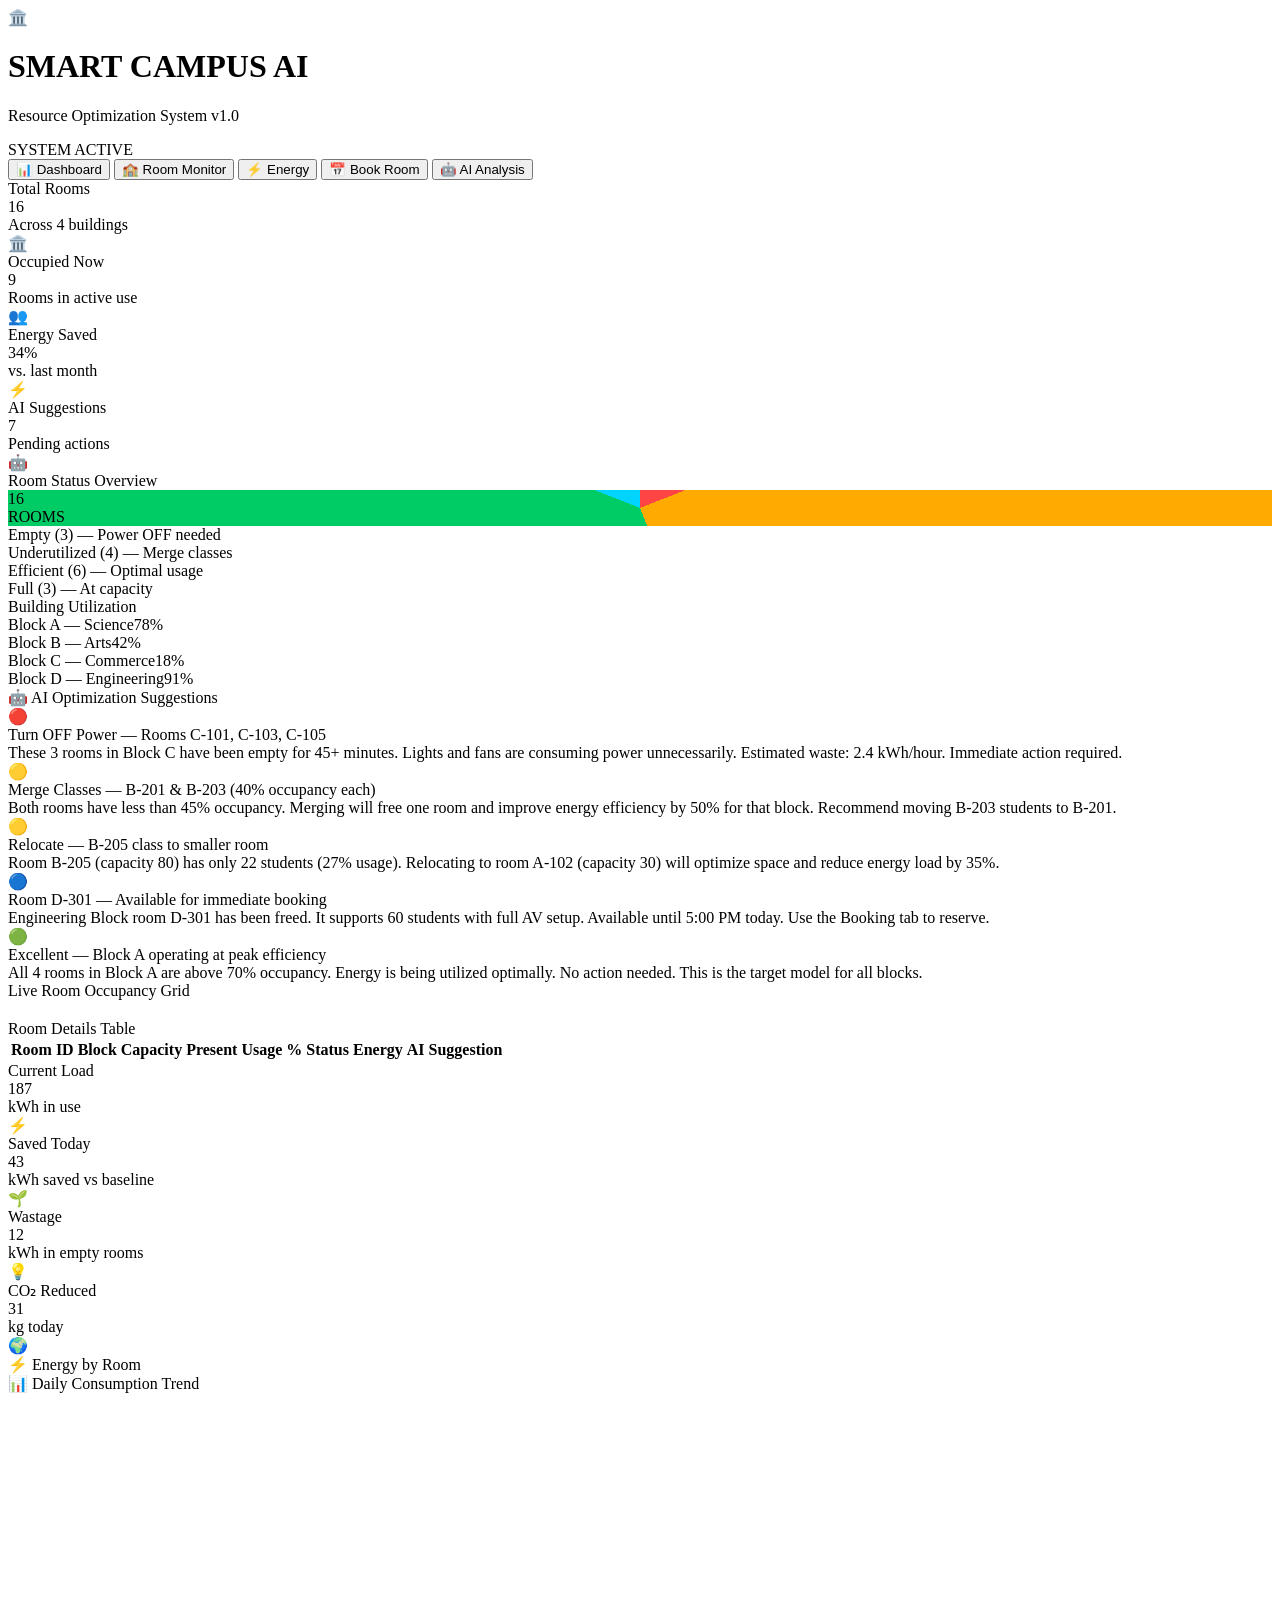
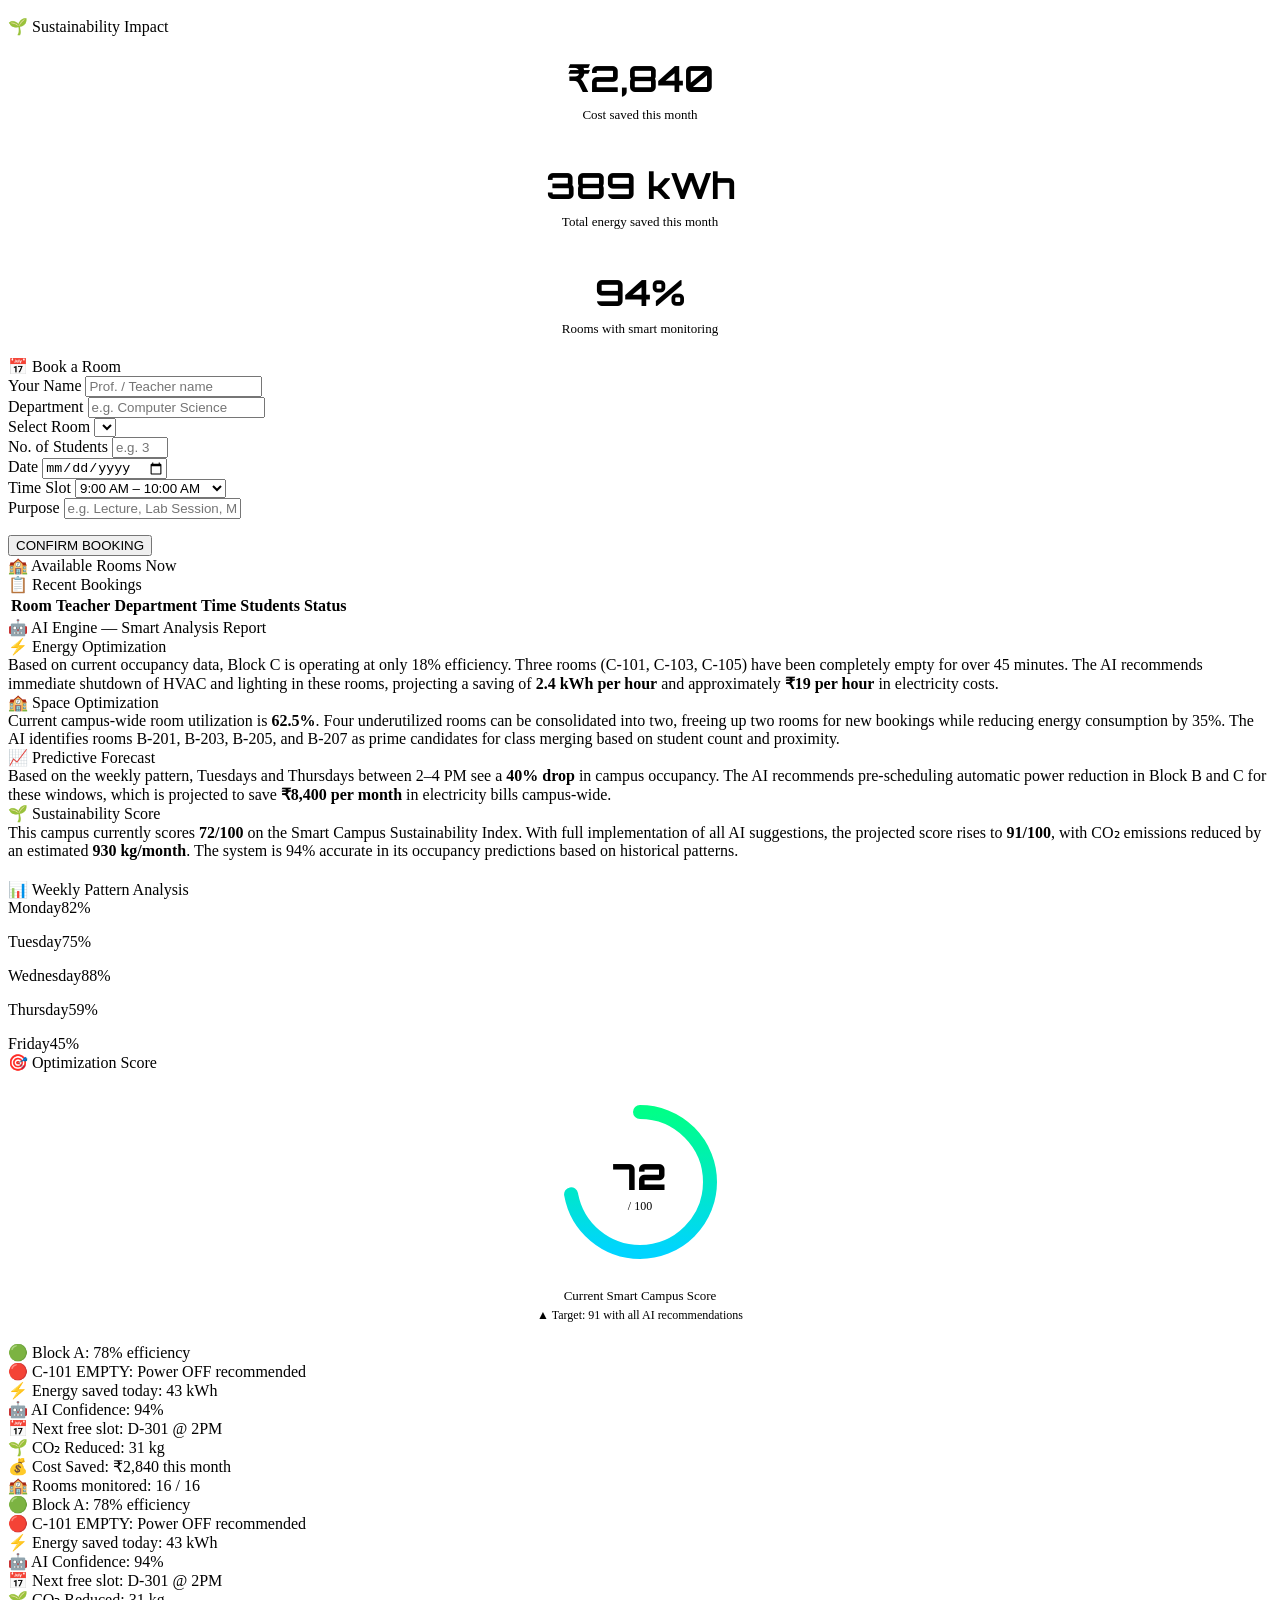
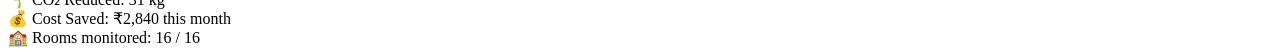
==== index.html @ cbade83d "new update" ====
<!DOCTYPE html>
<html lang="en">
<head>
<meta charset="UTF-8">
<meta name="viewport" content="width=device-width, initial-scale=1.0">
<title>Smart Campus Resource Optimization System</title>
<link href="https://fonts.googleapis.com/css2?family=Orbitron:wght@400;700;900&family=Rajdhani:wght@300;400;600;700&display=swap" rel="stylesheet">
<link rel="stylesheet" href="style.css">
</head>
<body>

<header>
  <div class="logo">
    <div class="logo-icon">🏛️</div>
    <div class="logo-text">
      <h1>SMART CAMPUS AI</h1>
      <p>Resource Optimization System v1.0</p>
    </div>
  </div>
  <div class="header-right">
    <div class="live-badge"><div class="live-dot"></div> SYSTEM ACTIVE</div>
    <div class="timestamp" id="clock"></div>
  </div>
</header>

<nav>
  <button class="tab active" onclick="showTab('dashboard')">📊 Dashboard</button>
  <button class="tab" onclick="showTab('rooms')">🏫 Room Monitor</button>
  <button class="tab" onclick="showTab('energy')">⚡ Energy</button>
  <button class="tab" onclick="showTab('booking')">📅 Book Room</button>
  <button class="tab" onclick="showTab('ai')">🤖 AI Analysis</button>
</nav>

<main>

  <!-- ══════════════════════════════════ DASHBOARD ══ -->
  <div class="section active" id="tab-dashboard">

    <div class="stats-row">
      <div class="stat-card blue">
        <div class="stat-label">Total Rooms</div>
        <div class="stat-value">16</div>
        <div class="stat-sub">Across 4 buildings</div>
        <div class="stat-icon">🏛️</div>
      </div>
      <div class="stat-card green">
        <div class="stat-label">Occupied Now</div>
        <div class="stat-value" id="occupied-count">9</div>
        <div class="stat-sub">Rooms in active use</div>
        <div class="stat-icon">👥</div>
      </div>
      <div class="stat-card orange">
        <div class="stat-label">Energy Saved</div>
        <div class="stat-value">34%</div>
        <div class="stat-sub">vs. last month</div>
        <div class="stat-icon">⚡</div>
      </div>
      <div class="stat-card gold">
        <div class="stat-label">AI Suggestions</div>
        <div class="stat-value">7</div>
        <div class="stat-sub">Pending actions</div>
        <div class="stat-icon">🤖</div>
      </div>
    </div>

    <div class="grid-2">
      <div class="card">
        <div class="card-title">Room Status Overview</div>
        <div class="donut-wrap">
          <div class="donut" style="background: conic-gradient(#ff4444 0% 19%, #ffaa00 19% 44%, #00cc66 44% 81%, #00d4ff 81% 100%);">
            <div class="donut-inner">
              <div class="donut-val">16</div>
              <div class="donut-sub">ROOMS</div>
            </div>
          </div>
          <div>
            <div class="legend-item"><div class="legend-dot" style="background:#ff4444"></div> Empty (3) — Power OFF needed</div>
            <div class="legend-item"><div class="legend-dot" style="background:#ffaa00"></div> Underutilized (4) — Merge classes</div>
            <div class="legend-item"><div class="legend-dot" style="background:#00cc66"></div> Efficient (6) — Optimal usage</div>
            <div class="legend-item"><div class="legend-dot" style="background:#00d4ff"></div> Full (3) — At capacity</div>
          </div>
        </div>
      </div>

      <div class="card">
        <div class="card-title">Building Utilization</div>
        <div class="prog-wrap">
          <div class="prog-label"><span>Block A — Science</span><span style="color:var(--good)">78%</span></div>
          <div class="prog-bar"><div class="prog-fill green" style="width:78%"></div></div>
        </div>
        <div class="prog-wrap">
          <div class="prog-label"><span>Block B — Arts</span><span style="color:var(--warn)">42%</span></div>
          <div class="prog-bar"><div class="prog-fill orange" style="width:42%"></div></div>
        </div>
        <div class="prog-wrap">
          <div class="prog-label"><span>Block C — Commerce</span><span style="color:var(--danger)">18%</span></div>
          <div class="prog-bar"><div class="prog-fill red" style="width:18%"></div></div>
        </div>
        <div class="prog-wrap">
          <div class="prog-label"><span>Block D — Engineering</span><span style="color:var(--accent)">91%</span></div>
          <div class="prog-bar"><div class="prog-fill blue" style="width:91%"></div></div>
        </div>
      </div>
    </div>

    <div class="card">
      <div class="card-title">🤖 AI Optimization Suggestions</div>
      <div class="suggestion danger">
        <div class="sug-icon">🔴</div>
        <div>
          <div class="sug-title">Turn OFF Power — Rooms C-101, C-103, C-105</div>
          <div class="sug-desc">These 3 rooms in Block C have been empty for 45+ minutes. Lights and fans are consuming power unnecessarily. Estimated waste: 2.4 kWh/hour. Immediate action required.</div>
        </div>
      </div>
      <div class="suggestion warn">
        <div class="sug-icon">🟡</div>
        <div>
          <div class="sug-title">Merge Classes — B-201 & B-203 (40% occupancy each)</div>
          <div class="sug-desc">Both rooms have less than 45% occupancy. Merging will free one room and improve energy efficiency by 50% for that block. Recommend moving B-203 students to B-201.</div>
        </div>
      </div>
      <div class="suggestion warn">
        <div class="sug-icon">🟡</div>
        <div>
          <div class="sug-title">Relocate — B-205 class to smaller room</div>
          <div class="sug-desc">Room B-205 (capacity 80) has only 22 students (27% usage). Relocating to room A-102 (capacity 30) will optimize space and reduce energy load by 35%.</div>
        </div>
      </div>
      <div class="suggestion info">
        <div class="sug-icon">🔵</div>
        <div>
          <div class="sug-title">Room D-301 — Available for immediate booking</div>
          <div class="sug-desc">Engineering Block room D-301 has been freed. It supports 60 students with full AV setup. Available until 5:00 PM today. Use the Booking tab to reserve.</div>
        </div>
      </div>
      <div class="suggestion success">
        <div class="sug-icon">🟢</div>
        <div>
          <div class="sug-title">Excellent — Block A operating at peak efficiency</div>
          <div class="sug-desc">All 4 rooms in Block A are above 70% occupancy. Energy is being utilized optimally. No action needed. This is the target model for all blocks.</div>
        </div>
      </div>
    </div>
  </div>

  <!-- ═══════════════════════════════════════ ROOM MONITOR ═══ -->
  <div class="section" id="tab-rooms">
    <div class="card" style="margin-bottom:20px;">
      <div class="card-title">Live Room Occupancy Grid</div>
      <div class="room-grid" id="room-grid"></div>
    </div>
    <div class="card">
      <div class="card-title">Room Details Table</div>
      <table class="room-table">
        <thead>
          <tr>
            <th>Room ID</th>
            <th>Block</th>
            <th>Capacity</th>
            <th>Present</th>
            <th>Usage %</th>
            <th>Status</th>
            <th>Energy</th>
            <th>AI Suggestion</th>
          </tr>
        </thead>
        <tbody id="room-table-body"></tbody>
      </table>
    </div>
  </div>

  <!-- ═══════════════════════════════════════ ENERGY ═══ -->
  <div class="section" id="tab-energy">
    <div class="stats-row">
      <div class="stat-card orange">
        <div class="stat-label">Current Load</div>
        <div class="stat-value">187</div>
        <div class="stat-sub">kWh in use</div>
        <div class="stat-icon">⚡</div>
      </div>
      <div class="stat-card green">
        <div class="stat-label">Saved Today</div>
        <div class="stat-value">43</div>
        <div class="stat-sub">kWh saved vs baseline</div>
        <div class="stat-icon">🌱</div>
      </div>
      <div class="stat-card blue">
        <div class="stat-label">Wastage</div>
        <div class="stat-value">12</div>
        <div class="stat-sub">kWh in empty rooms</div>
        <div class="stat-icon">💡</div>
      </div>
      <div class="stat-card gold">
        <div class="stat-label">CO₂ Reduced</div>
        <div class="stat-value">31</div>
        <div class="stat-sub">kg today</div>
        <div class="stat-icon">🌍</div>
      </div>
    </div>

    <div class="grid-2">
      <div class="card">
        <div class="card-title">⚡ Energy by Room</div>
        <div id="energy-bars"></div>
      </div>
      <div class="card">
        <div class="card-title">📊 Daily Consumption Trend</div>
        <canvas id="trendChart" width="400" height="220"></canvas>
      </div>
    </div>

    <div class="card">
      <div class="card-title">🌱 Sustainability Impact</div>
      <div class="grid-3" style="margin-bottom:0;">
        <div style="text-align:center; padding:20px;">
          <div style="font-family:'Orbitron',monospace; font-size:36px; color:var(--accent2); font-weight:700;">₹2,840</div>
          <div style="color:var(--muted); font-size:13px; margin-top:6px;">Cost saved this month</div>
        </div>
        <div style="text-align:center; padding:20px;">
          <div style="font-family:'Orbitron',monospace; font-size:36px; color:var(--accent); font-weight:700;">389 kWh</div>
          <div style="color:var(--muted); font-size:13px; margin-top:6px;">Total energy saved this month</div>
        </div>
        <div style="text-align:center; padding:20px;">
          <div style="font-family:'Orbitron',monospace; font-size:36px; color:var(--accent3); font-weight:700;">94%</div>
          <div style="color:var(--muted); font-size:13px; margin-top:6px;">Rooms with smart monitoring</div>
        </div>
      </div>
    </div>
  </div>

  <!-- ═══════════════════════════════════════ BOOKING ═══ -->
  <div class="section" id="tab-booking">
    <div class="grid-2">
      <div class="card">
        <div class="card-title">📅 Book a Room</div>
        <div class="form-row">
          <div class="form-group">
            <label>Your Name</label>
            <input type="text" id="teacher-name" placeholder="Prof. / Teacher name">
          </div>
          <div class="form-group">
            <label>Department</label>
            <input type="text" id="department" placeholder="e.g. Computer Science">
          </div>
        </div>
        <div class="form-row">
          <div class="form-group">
            <label>Select Room</label>
            <select id="room-select"></select>
          </div>
          <div class="form-group">
            <label>No. of Students</label>
            <input type="number" id="student-count" placeholder="e.g. 35" min="1" max="120">
          </div>
        </div>
        <div class="form-row">
          <div class="form-group">
            <label>Date</label>
            <input type="date" id="book-date">
          </div>
          <div class="form-group">
            <label>Time Slot</label>
            <select id="time-slot">
              <option>9:00 AM – 10:00 AM</option>
              <option>10:00 AM – 11:00 AM</option>
              <option>11:00 AM – 12:00 PM</option>
              <option>12:00 PM – 1:00 PM</option>
              <option>2:00 PM – 3:00 PM</option>
              <option>3:00 PM – 4:00 PM</option>
              <option>4:00 PM – 5:00 PM</option>
            </select>
          </div>
        </div>
        <div class="form-group" style="margin-bottom:16px;">
          <label>Purpose</label>
          <input type="text" id="purpose" placeholder="e.g. Lecture, Lab Session, Meeting...">
        </div>
        <button class="btn btn-primary" onclick="bookRoom()">CONFIRM BOOKING</button>
        <div id="booking-result"></div>
      </div>

      <div class="card">
        <div class="card-title">🏫 Available Rooms Now</div>
        <div id="available-rooms-list"></div>
      </div>
    </div>

    <div class="card">
      <div class="card-title">📋 Recent Bookings</div>
      <table class="room-table">
        <thead>
          <tr><th>Room</th><th>Teacher</th><th>Department</th><th>Time</th><th>Students</th><th>Status</th></tr>
        </thead>
        <tbody id="bookings-table"></tbody>
      </table>
    </div>
  </div>

  <!-- ═══════════════════════════════════════ AI ANALYSIS ═══ -->
  <div class="section" id="tab-ai">
    <div class="card" style="margin-bottom:20px;">
      <div class="card-title">🤖 AI Engine — Smart Analysis Report</div>
      <div class="ai-insight">
        <div class="ai-tag">⚡ Energy Optimization</div>
        <div class="ai-text">Based on current occupancy data, Block C is operating at only 18% efficiency. Three rooms (C-101, C-103, C-105) have been completely empty for over 45 minutes. The AI recommends immediate shutdown of HVAC and lighting in these rooms, projecting a saving of <strong style="color:var(--accent2)">2.4 kWh per hour</strong> and approximately <strong style="color:var(--accent2)">₹19 per hour</strong> in electricity costs.</div>
      </div>
      <div class="ai-insight">
        <div class="ai-tag">🏫 Space Optimization</div>
        <div class="ai-text">Current campus-wide room utilization is <strong style="color:var(--accent)">62.5%</strong>. Four underutilized rooms can be consolidated into two, freeing up two rooms for new bookings while reducing energy consumption by 35%. The AI identifies rooms B-201, B-203, B-205, and B-207 as prime candidates for class merging based on student count and proximity.</div>
      </div>
      <div class="ai-insight">
        <div class="ai-tag">📈 Predictive Forecast</div>
        <div class="ai-text">Based on the weekly pattern, Tuesdays and Thursdays between 2–4 PM see a <strong style="color:var(--accent4)">40% drop</strong> in campus occupancy. The AI recommends pre-scheduling automatic power reduction in Block B and C for these windows, which is projected to save <strong style="color:var(--accent2)">₹8,400 per month</strong> in electricity bills campus-wide.</div>
      </div>
      <div class="ai-insight">
        <div class="ai-tag">🌱 Sustainability Score</div>
        <div class="ai-text">This campus currently scores <strong style="color:var(--accent2)">72/100</strong> on the Smart Campus Sustainability Index. With full implementation of all AI suggestions, the projected score rises to <strong style="color:var(--accent2)">91/100</strong>, with CO₂ emissions reduced by an estimated <strong style="color:var(--accent2)">930 kg/month</strong>. The system is 94% accurate in its occupancy predictions based on historical patterns.</div>
      </div>
    </div>

    <div class="grid-2">
      <div class="card">
        <div class="card-title">📊 Weekly Pattern Analysis</div>
        <div class="prog-wrap" style="margin-bottom:16px;">
          <div class="prog-label"><span>Monday</span><span style="color:var(--good)">82%</span></div>
          <div class="prog-bar"><div class="prog-fill green" style="width:82%"></div></div>
        </div>
        <div class="prog-wrap" style="margin-bottom:16px;">
          <div class="prog-label"><span>Tuesday</span><span style="color:var(--accent)">75%</span></div>
          <div class="prog-bar"><div class="prog-fill blue" style="width:75%"></div></div>
        </div>
        <div class="prog-wrap" style="margin-bottom:16px;">
          <div class="prog-label"><span>Wednesday</span><span style="color:var(--good)">88%</span></div>
          <div class="prog-bar"><div class="prog-fill green" style="width:88%"></div></div>
        </div>
        <div class="prog-wrap" style="margin-bottom:16px;">
          <div class="prog-label"><span>Thursday</span><span style="color:var(--warn)">59%</span></div>
          <div class="prog-bar"><div class="prog-fill orange" style="width:59%"></div></div>
        </div>
        <div class="prog-wrap">
          <div class="prog-label"><span>Friday</span><span style="color:var(--warn)">45%</span></div>
          <div class="prog-bar"><div class="prog-fill orange" style="width:45%"></div></div>
        </div>
      </div>

      <div class="card">
        <div class="card-title">🎯 Optimization Score</div>
        <div style="text-align:center; padding:20px 0;">
          <div style="position:relative; display:inline-block;">
            <svg width="180" height="180" viewBox="0 0 180 180">
              <circle cx="90" cy="90" r="70" fill="none" stroke="var(--border)" stroke-width="14"/>
              <circle cx="90" cy="90" r="70" fill="none" stroke="url(#scoreGrad)" stroke-width="14"
                stroke-dasharray="440" stroke-dashoffset="123" stroke-linecap="round"
                transform="rotate(-90 90 90)"/>
              <defs>
                <linearGradient id="scoreGrad" x1="0%" y1="0%" x2="100%">
                  <stop offset="0%" stop-color="#00d4ff"/>
                  <stop offset="100%" stop-color="#00ff88"/>
                </linearGradient>
              </defs>
            </svg>
            <div style="position:absolute; top:50%; left:50%; transform:translate(-50%,-50%); text-align:center;">
              <div style="font-family:'Orbitron',monospace; font-size:36px; font-weight:900; color:var(--accent);">72</div>
              <div style="font-size:12px; color:var(--muted);">/ 100</div>
            </div>
          </div>
          <div style="margin-top:12px; color:var(--muted); font-size:13px;">Current Smart Campus Score</div>
          <div style="margin-top:4px; font-size:12px; color:var(--accent2);">▲ Target: 91 with all AI recommendations</div>
        </div>
      </div>
    </div>
  </div>

</main>

<div class="spacer"></div>

<!-- ═══════════════════════════════════════ TICKER ═══ -->
<div class="ticker-wrap">
  <div class="ticker-inner">
    <div class="ticker-item">🟢 Block A: <span>78% efficiency</span></div>
    <div class="ticker-item">🔴 C-101 EMPTY: <span>Power OFF recommended</span></div>
    <div class="ticker-item">⚡ Energy saved today: <span>43 kWh</span></div>
    <div class="ticker-item">🤖 AI Confidence: <span>94%</span></div>
    <div class="ticker-item">📅 Next free slot: <span>D-301 @ 2PM</span></div>
    <div class="ticker-item">🌱 CO₂ Reduced: <span>31 kg</span></div>
    <div class="ticker-item">💰 Cost Saved: <span>₹2,840 this month</span></div>
    <div class="ticker-item">🏫 Rooms monitored: <span>16 / 16</span></div>
    <div class="ticker-item">🟢 Block A: <span>78% efficiency</span></div>
    <div class="ticker-item">🔴 C-101 EMPTY: <span>Power OFF recommended</span></div>
    <div class="ticker-item">⚡ Energy saved today: <span>43 kWh</span></div>
    <div class="ticker-item">🤖 AI Confidence: <span>94%</span></div>
    <div class="ticker-item">📅 Next free slot: <span>D-301 @ 2PM</span></div>
    <div class="ticker-item">🌱 CO₂ Reduced: <span>31 kg</span></div>
    <div class="ticker-item">💰 Cost Saved: <span>₹2,840 this month</span></div>
    <div class="ticker-item">🏫 Rooms monitored: <span>16 / 16</span></div>
  </div>
</div>

<script src="script.js"></script>
</body>
</html>
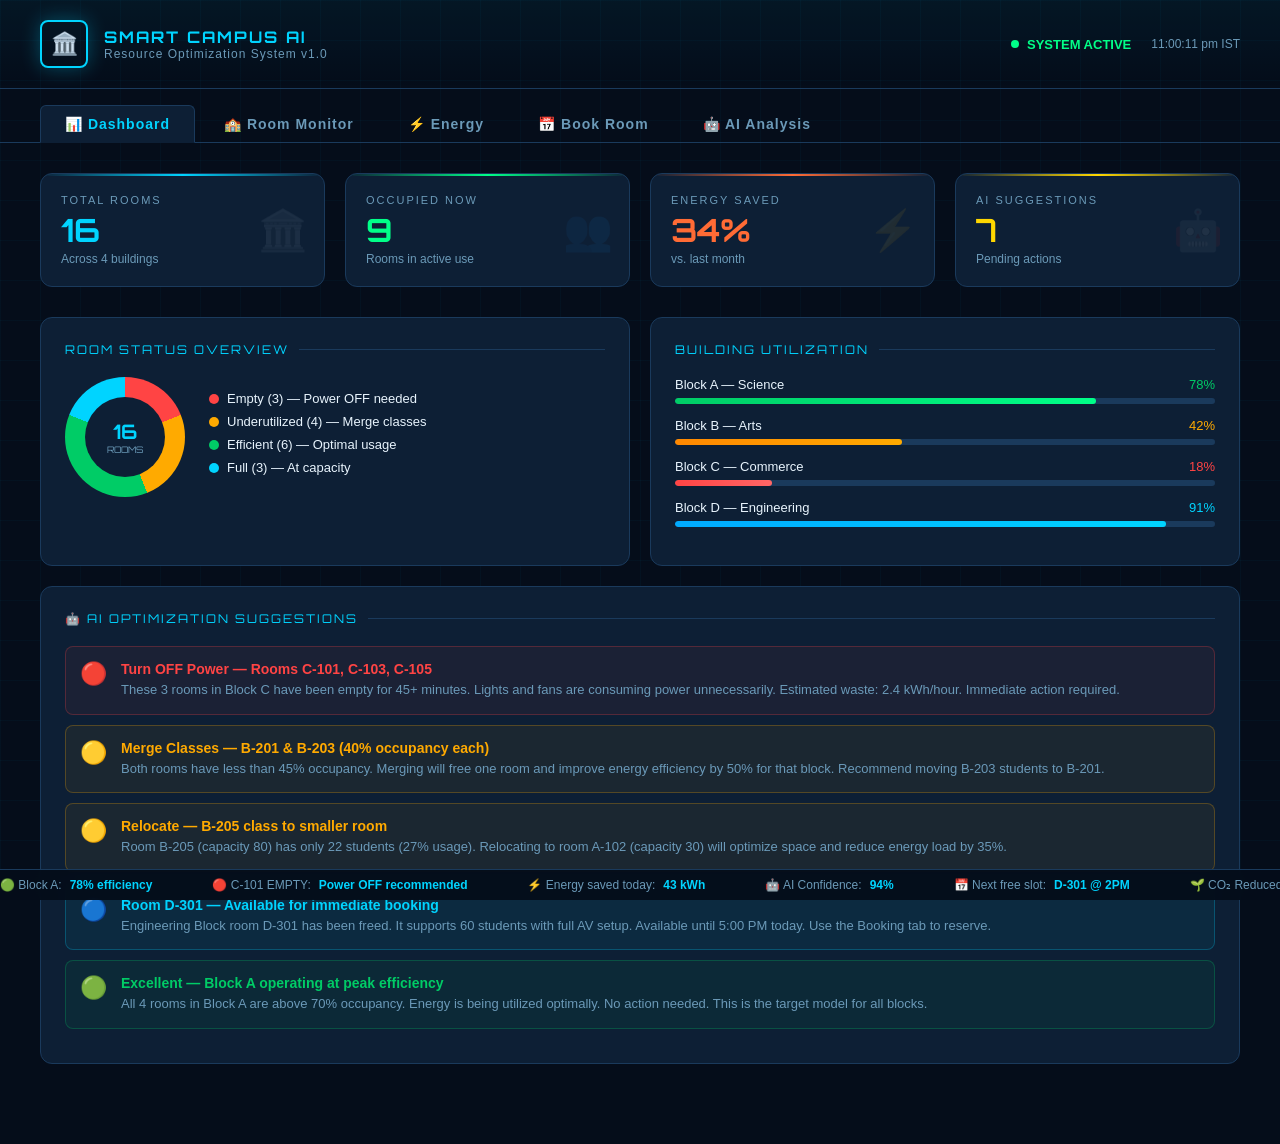
==== commit a6bb90ae: "new update" ====
--- a/index.html
+++ b/index.html
@@ -33,7 +33,7 @@
 
 <main>
 
-  <!-- ══════════════════════════════════ DASHBOARD ══ -->
+  <!-- ════════════════════════════════ DASHBOARD ══ -->
   <div class="section active" id="tab-dashboard">
 
     <div class="stats-row">
--- a/style.css
+++ b/style.css
@@ -0,0 +1,308 @@
+:root {
+    --bg: #050d1a;
+    --surface: #0a1628;
+    --card: #0d1f35;
+    --border: #1a3a5c;
+    --accent: #00d4ff;
+    --accent2: #00ff88;
+    --accent3: #ff6b35;
+    --accent4: #ffd700;
+    --text: #e8f4fd;
+    --muted: #6b9ab8;
+    --danger: #ff4444;
+    --warn: #ffaa00;
+    --good: #00cc66;
+  }
+  * { margin: 0; padding: 0; box-sizing: border-box; }
+  body {
+    font-family: 'Rajdhani', sans-serif;
+    background: var(--bg);
+    color: var(--text);
+    min-height: 100vh;
+    overflow-x: hidden;
+  }
+  body::before {
+    content: '';
+    position: fixed;
+    inset: 0;
+    background-image: 
+      linear-gradient(rgba(0,212,255,0.03) 1px, transparent 1px),
+      linear-gradient(90deg, rgba(0,212,255,0.03) 1px, transparent 1px);
+    background-size: 40px 40px;
+    pointer-events: none;
+    z-index: 0;
+  }
+
+  /* HEADER */
+  header {
+    position: relative;
+    z-index: 10;
+    padding: 20px 40px;
+    display: flex;
+    align-items: center;
+    justify-content: space-between;
+    border-bottom: 1px solid var(--border);
+    background: linear-gradient(180deg, rgba(0,212,255,0.05) 0%, transparent 100%);
+  }
+  .logo { display: flex; align-items: center; gap: 16px; }
+  .logo-icon {
+    width: 48px; height: 48px;
+    border: 2px solid var(--accent);
+    border-radius: 8px;
+    display: flex; align-items: center; justify-content: center;
+    font-size: 22px;
+    box-shadow: 0 0 20px rgba(0,212,255,0.3);
+    animation: pulse-border 2s ease-in-out infinite;
+  }
+  @keyframes pulse-border {
+    0%,100% { box-shadow: 0 0 20px rgba(0,212,255,0.3); }
+    50% { box-shadow: 0 0 40px rgba(0,212,255,0.6); }
+  }
+  .logo-text h1 {
+    font-family: 'Orbitron', monospace;
+    font-size: 16px; font-weight: 700;
+    color: var(--accent); letter-spacing: 2px;
+  }
+  .logo-text p { font-size: 12px; color: var(--muted); letter-spacing: 1px; }
+  .header-right { display: flex; align-items: center; gap: 20px; }
+  .live-badge { display: flex; align-items: center; gap: 8px; font-size: 13px; color: var(--accent2); font-weight: 600; }
+  .live-dot {
+    width: 8px; height: 8px; border-radius: 50%;
+    background: var(--accent2);
+    animation: blink 1.2s ease-in-out infinite;
+  }
+  @keyframes blink { 0%,100%{opacity:1} 50%{opacity:0.2} }
+  .timestamp { font-size: 12px; color: var(--muted); }
+
+  /* NAV TABS */
+  nav {
+    position: relative; z-index: 10;
+    display: flex; gap: 4px;
+    padding: 16px 40px 0;
+    border-bottom: 1px solid var(--border);
+  }
+  .tab {
+    padding: 10px 24px;
+    font-family: 'Rajdhani', sans-serif;
+    font-size: 14px; font-weight: 600; letter-spacing: 1px;
+    color: var(--muted);
+    background: transparent;
+    border: 1px solid transparent; border-bottom: none;
+    cursor: pointer;
+    border-radius: 6px 6px 0 0;
+    transition: all 0.2s;
+  }
+  .tab:hover { color: var(--accent); border-color: var(--border); }
+  .tab.active {
+    color: var(--accent); background: var(--card);
+    border-color: var(--border);
+    border-bottom: 1px solid var(--card);
+    margin-bottom: -1px;
+  }
+
+  /* MAIN */
+  main { position: relative; z-index: 10; padding: 30px 40px; }
+  .section { display: none; }
+  .section.active { display: block; }
+
+  /* STATS  ROW */
+  .stats-row {
+    display: grid; grid-template-columns: repeat(4, 1fr);
+    gap: 20px; margin-bottom: 30px;
+  }
+  .stat-card {
+    background: var(--card); border: 1px solid var(--border);
+    border-radius: 12px; padding: 20px;
+    position: relative; overflow: hidden;
+    animation: fadeUp 0.5s ease both;
+  }
+  .stat-card::before { content: ''; position: absolute; top: 0; left: 0; right: 0; height: 2px; }
+  .stat-card.blue::before { background: linear-gradient(90deg, transparent, var(--accent), transparent); }
+  .stat-card.green::before { background: linear-gradient(90deg, transparent, var(--accent2), transparent); }
+  .stat-card.orange::before { background: linear-gradient(90deg, transparent, var(--accent3), transparent); }
+  .stat-card.gold::before { background: linear-gradient(90deg, transparent, var(--accent4), transparent); }
+  @keyframes fadeUp {
+    from { opacity:0; transform: translateY(20px); }
+    to { opacity:1; transform: translateY(0); }
+  }
+  .stat-label { font-size: 11px; letter-spacing: 2px; color: var(--muted); text-transform: uppercase; margin-bottom: 8px; }
+  .stat-value { font-family: 'Orbitron', monospace; font-size: 32px; font-weight: 700; line-height: 1; }
+  .stat-card.blue .stat-value { color: var(--accent); }
+  .stat-card.green .stat-value { color: var(--accent2); }
+  .stat-card.orange .stat-value { color: var(--accent3); }
+  .stat-card.gold .stat-value { color: var(--accent4); }
+  .stat-sub { font-size: 12px; color: var(--muted); margin-top: 6px; }
+  .stat-icon { position: absolute; right: 16px; top: 50%; transform: translateY(-50%); font-size: 40px; opacity: 0.08; }
+
+  /* GRIDS */
+  .grid-2 { display: grid; grid-template-columns: 1fr 1fr; gap: 20px; margin-bottom: 20px; }
+  .grid-3 { display: grid; grid-template-columns: 1fr 1fr 1fr; gap: 20px; margin-bottom: 20px; }
+
+  /* CARD */
+  .card {
+    background: var(--card); border: 1px solid var(--border);
+    border-radius: 12px; padding: 24px;
+    animation: fadeUp 0.5s ease both;
+  }
+  .card-title {
+    font-family: 'Orbitron', monospace;
+    font-size: 12px; letter-spacing: 2px;
+    color: var(--accent); text-transform: uppercase;
+    margin-bottom: 20px;
+    display: flex; align-items: center; gap: 10px;
+  }
+  .card-title::after { content: ''; flex: 1; height: 1px; background: var(--border); }
+
+  /* ROOM TABLE */
+  .room-table { width: 100%; border-collapse: collapse; }
+  .room-table th {
+    font-size: 11px; letter-spacing: 1px; color: var(--muted);
+    text-transform: uppercase; text-align: left;
+    padding: 8px 12px; border-bottom: 1px solid var(--border);
+  }
+  .room-table td { padding: 12px; font-size: 14px; border-bottom: 1px solid rgba(26,58,92,0.4); }
+  .room-table tr:last-child td { border-bottom: none; }
+  .room-table tr:hover td { background: rgba(0,212,255,0.03); }
+
+  /* BADGE */
+  .badge {
+    display: inline-block; padding: 3px 10px;
+    border-radius: 20px; font-size: 11px;
+    font-weight: 700; letter-spacing: 1px; text-transform: uppercase;
+  }
+  .badge.empty { background: rgba(255,68,68,0.15); color: var(--danger); border: 1px solid rgba(255,68,68,0.3); }
+  .badge.low { background: rgba(255,170,0,0.15); color: var(--warn); border: 1px solid rgba(255,170,0,0.3); }
+  .badge.good { background: rgba(0,204,102,0.15); color: var(--good); border: 1px solid rgba(0,204,102,0.3); }
+  .badge.full { background: rgba(0,212,255,0.15); color: var(--accent); border: 1px solid rgba(0,212,255,0.3); }
+  .badge.available { background: rgba(0,255,136,0.15); color: var(--accent2); border: 1px solid rgba(0,255,136,0.3); }
+  .badge.booked { background: rgba(255,107,53,0.15); color: var(--accent3); border: 1px solid rgba(255,107,53,0.3); }
+
+  /* PROGRESS BAR */
+  .prog-wrap { margin-bottom: 14px; }
+  .prog-label { display: flex; justify-content: space-between; font-size: 13px; margin-bottom: 6px; }
+  .prog-bar { height: 6px; background: var(--border); border-radius: 3px; overflow: hidden; }
+  .prog-fill { height: 100%; border-radius: 3px; transition: width 1s ease; }
+  .prog-fill.red { background: linear-gradient(90deg, #ff4444, #ff6666); }
+  .prog-fill.orange { background: linear-gradient(90deg, #ff8800, #ffaa00); }
+  .prog-fill.green { background: linear-gradient(90deg, #00cc66, #00ff88); }
+  .prog-fill.blue { background: linear-gradient(90deg, #00aaff, #00d4ff); }
+
+  /* SUGGESTIONS */
+  .suggestion {
+    display: flex; align-items: flex-start; gap: 14px;
+    padding: 14px; border-radius: 8px;
+    margin-bottom: 10px; border: 1px solid;
+    animation: fadeUp 0.6s ease both;
+  }
+  .suggestion.warn { background: rgba(255,170,0,0.06); border-color: rgba(255,170,0,0.25); }
+  .suggestion.danger { background: rgba(255,68,68,0.06); border-color: rgba(255,68,68,0.25); }
+  .suggestion.info { background: rgba(0,212,255,0.06); border-color: rgba(0,212,255,0.25); }
+  .suggestion.success { background: rgba(0,204,102,0.06); border-color: rgba(0,204,102,0.25); }
+  .sug-icon { font-size: 22px; flex-shrink: 0; }
+  .sug-title { font-weight: 700; font-size: 14px; margin-bottom: 3px; }
+  .suggestion.warn .sug-title { color: var(--warn); }
+  .suggestion.danger .sug-title { color: var(--danger); }
+  .suggestion.info .sug-title { color: var(--accent); }
+  .suggestion.success .sug-title { color: var(--good); }
+  .sug-desc { font-size: 13px; color: var(--muted); line-height: 1.5; }
+
+  /* DONUT */
+  .donut-wrap { display: flex; align-items: center; gap: 24px; }
+  .donut { width: 120px; height: 120px; border-radius: 50%; flex-shrink: 0; position: relative; display: flex; align-items: center; justify-content: center; }
+  .donut-inner { width: 80px; height: 80px; border-radius: 50%; background: var(--card); display: flex; flex-direction: column; align-items: center; justify-content: center; font-family: 'Orbitron', monospace; }
+  .donut-val { font-size: 20px; font-weight: 700; color: var(--accent); }
+  .donut-sub { font-size: 9px; color: var(--muted); }
+  .legend-item { display: flex; align-items: center; gap: 8px; font-size: 13px; margin-bottom: 8px; }
+  .legend-dot { width: 10px; height: 10px; border-radius: 50%; flex-shrink: 0; }
+
+  /* BOOKING FORM */
+  .form-row { display: grid; grid-template-columns: 1fr 1fr; gap: 16px; margin-bottom: 16px; }
+  .form-group { display: flex; flex-direction: column; gap: 6px; }
+  .form-group label { font-size: 12px; letter-spacing: 1px; color: var(--muted); text-transform: uppercase; }
+  .form-group select, .form-group input {
+    background: var(--surface); border: 1px solid var(--border);
+    border-radius: 6px; padding: 10px 14px;
+    color: var(--text); font-family: 'Rajdhani', sans-serif;
+    font-size: 14px; outline: none; transition: border-color 0.2s;
+  }
+  .form-group select:focus, .form-group input:focus { border-color: var(--accent); }
+  .form-group select option { background: var(--surface); }
+  .btn {
+    padding: 12px 28px; border-radius: 6px; border: none;
+    font-family: 'Orbitron', monospace; font-size: 12px;
+    font-weight: 700; letter-spacing: 2px;
+    cursor: pointer; transition: all 0.2s; text-transform: uppercase;
+  }
+  .btn-primary { background: linear-gradient(135deg, var(--accent), #0099bb); color: #000; box-shadow: 0 0 20px rgba(0,212,255,0.3); }
+  .btn-primary:hover { transform: translateY(-2px); box-shadow: 0 0 30px rgba(0,212,255,0.5); }
+  .btn-success { background: linear-gradient(135deg, var(--accent2), #00aa55); color: #000; }
+  .btn-danger { background: linear-gradient(135deg, var(--danger), #cc0000); color: #fff; }
+
+  #booking-result { margin-top: 16px; padding: 16px; border-radius: 8px; display: none; font-weight: 600; }
+  #booking-result.success { background: rgba(0,204,102,0.1); border: 1px solid var(--good); color: var(--good); }
+  #booking-result.error { background: rgba(255,68,68,0.1); border: 1px solid var(--danger); color: var(--danger); }
+
+  /* ROOM GRID */
+  .room-grid { display: grid; grid-template-columns: repeat(4, 1fr); gap: 14px; }
+  .room-tile { border-radius: 10px; padding: 16px; border: 1px solid var(--border); cursor: pointer; transition: all 0.2s; position: relative; overflow: hidden; }
+  .room-tile::before { content: ''; position: absolute; top: 0; left: 0; right: 0; height: 3px; }
+  .room-tile.empty { background: rgba(255,68,68,0.05); }
+  .room-tile.empty::before { background: var(--danger); }
+  .room-tile.low { background: rgba(255,170,0,0.05); }
+  .room-tile.low::before { background: var(--warn); }
+  .room-tile.good { background: rgba(0,204,102,0.05); }
+  .room-tile.good::before { background: var(--good); }
+  .room-tile.full { background: rgba(0,212,255,0.05); }
+  .room-tile.full::before { background: var(--accent); }
+  .room-tile:hover { transform: translateY(-3px); border-color: var(--accent); }
+  .room-tile h3 { font-family: 'Orbitron', monospace; font-size: 14px; margin-bottom: 8px; }
+  .room-tile p { font-size: 12px; color: var(--muted); }
+  .room-occ { font-size: 22px; font-weight: 700; font-family: 'Orbitron', monospace; margin: 6px 0; }
+
+  /* ENERGY */
+  .energy-bar-wrap { margin-bottom: 16px; }
+  .e-label { display: flex; justify-content: space-between; align-items: center; margin-bottom: 6px; }
+  .e-name { font-size: 14px; font-weight: 600; }
+  .e-value { font-size: 13px; color: var(--muted); }
+  .e-bar { height: 10px; background: var(--border); border-radius: 5px; overflow: hidden; }
+  .e-fill { height: 100%; border-radius: 5px; position: relative; overflow: hidden; }
+  .e-fill::after {
+    content: ''; position: absolute; top: 0; left: -100%;
+    width: 100%; height: 100%;
+    background: linear-gradient(90deg, transparent, rgba(255,255,255,0.3), transparent);
+    animation: shimmer 2s infinite;
+  }
+  @keyframes shimmer { to { left: 200%; } }
+
+  /* AI INSIGHTS */
+  .ai-insight {
+    background: linear-gradient(135deg, rgba(0,212,255,0.05), rgba(0,255,136,0.05));
+    border: 1px solid rgba(0,212,255,0.2);
+    border-radius: 10px; padding: 20px; margin-bottom: 14px;
+  }
+  .ai-tag { font-size: 10px; letter-spacing: 2px; color: var(--accent); text-transform: uppercase; margin-bottom: 6px; font-weight: 700; }
+  .ai-text { font-size: 15px; line-height: 1.6; color: var(--text); }
+
+  /* TICKER */
+  .ticker-wrap {
+    position: fixed; bottom: 0; left: 0; right: 0;
+    background: rgba(5,13,26,0.95); border-top: 1px solid var(--border);
+    padding: 8px 0; overflow: hidden; z-index: 100;
+    backdrop-filter: blur(10px);
+  }
+  .ticker-inner { display: flex; gap: 60px; animation: ticker 30s linear infinite; white-space: nowrap; }
+  @keyframes ticker { from { transform: translateX(0); } to { transform: translateX(-50%); } }
+  .ticker-item { font-size: 12px; color: var(--muted); display: flex; gap: 8px; }
+  .ticker-item span { color: var(--accent); font-weight: 700; }
+
+  .spacer { height: 50px; }
+
+  @media (max-width: 900px) {
+    .stats-row { grid-template-columns: repeat(2,1fr); }
+    .grid-2, .grid-3 { grid-template-columns: 1fr; }
+    .room-grid { grid-template-columns: repeat(2,1fr); }
+    .form-row { grid-template-columns: 1fr; }
+    main { padding: 20px; }
+    header { padding: 16px 20px; }
+    nav { padding: 12px 20px 0; }
+  }
